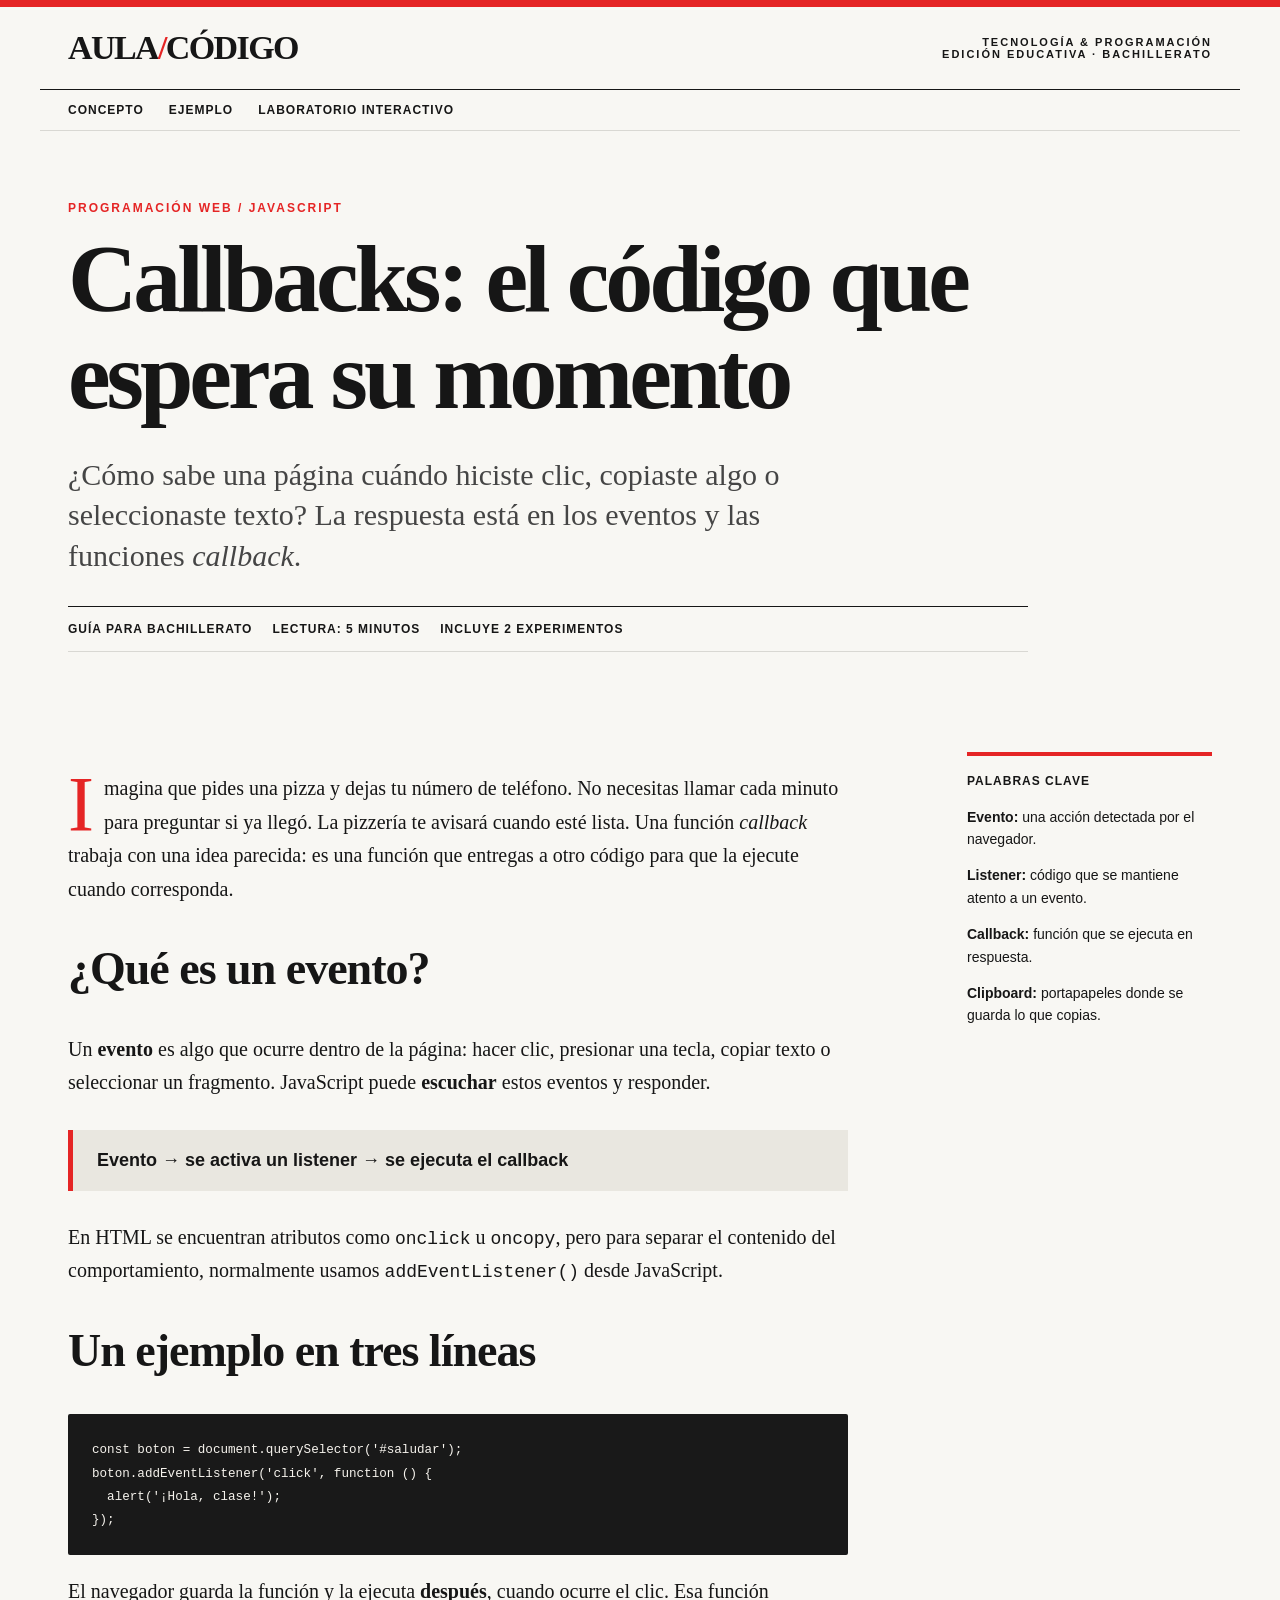
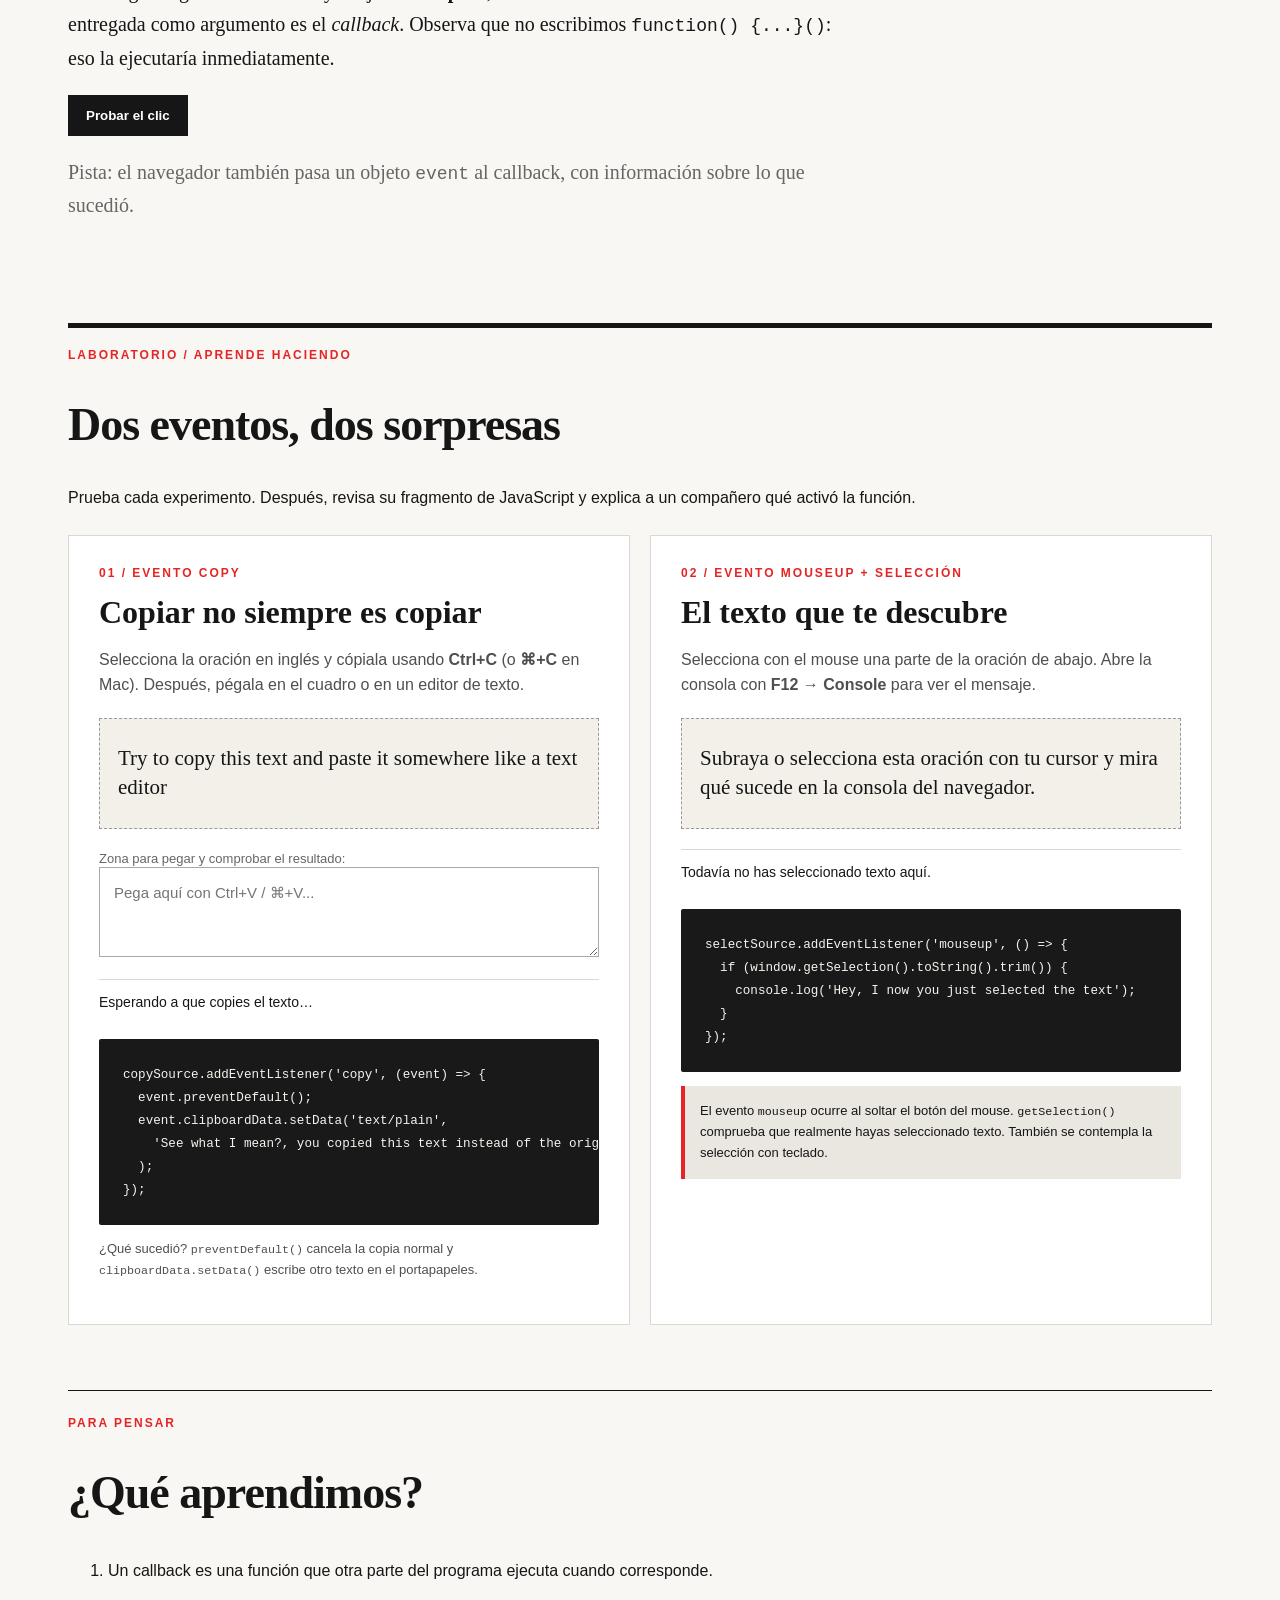
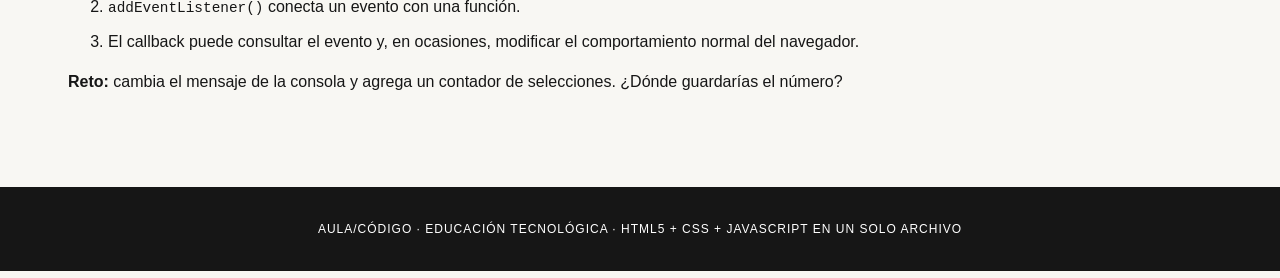
==== index.html @ 32cb0d01 "Create index.html" ====
<!doctype html>
<html lang="es">
<head>
  <meta charset="utf-8">
  <meta name="viewport" content="width=device-width, initial-scale=1">
  <title>Callbacks: cuando la web responde | Aula Código</title>
  <style>
    :root { --ink:#161616; --paper:#f8f7f3; --red:#e52525; --muted:#696969; --line:#d9d8d3; --dark:#191919; }
    * { box-sizing:border-box; }
    html { scroll-behavior:smooth; }
    body { margin:0; background:var(--paper); color:var(--ink); font-family:Arial,Helvetica,sans-serif; }
    a { color:inherit; }
    .topline { background:var(--red); height:7px; }
    .masthead { max-width:1200px; margin:auto; padding:22px 28px; display:flex; align-items:center; justify-content:space-between; gap:16px; border-bottom:1px solid var(--ink); }
    .brand { font-family:Georgia,serif; font-weight:900; font-size:clamp(22px,3vw,34px); letter-spacing:-1.6px; }
    .brand span { color:var(--red); }
    .edition { font-size:11px; text-transform:uppercase; letter-spacing:2px; font-weight:bold; text-align:right; }
    .nav { max-width:1200px; padding:13px 28px; margin:auto; display:flex; gap:25px; border-bottom:1px solid var(--line); font-size:12px; font-weight:bold; text-transform:uppercase; letter-spacing:1px; }
    .nav a { text-decoration:none; }
    .nav a:hover { color:var(--red); }
    main { max-width:1200px; padding:0 28px 80px; margin:auto; }
    .hero { max-width:960px; padding:70px 0 45px; }
    .eyebrow { font-size:12px; font-weight:900; text-transform:uppercase; letter-spacing:2px; color:var(--red); }
    h1 { font-family:Georgia,'Times New Roman',serif; font-size:clamp(48px,7.5vw,100px); letter-spacing:-4px; line-height:1.01; font-weight:700; margin:16px 0 25px; }
    .deck { font-family:Georgia,serif; max-width:760px; font-size:clamp(21px,2.7vw,30px); line-height:1.35; color:#454545; }
    .byline { border-top:1px solid var(--ink); border-bottom:1px solid var(--line); padding:15px 0; font-size:12px; text-transform:uppercase; letter-spacing:1px; font-weight:bold; display:flex; gap:20px; flex-wrap:wrap; }
    .article { display:grid; grid-template-columns:minmax(0,1fr) 245px; gap:70px; margin-top:55px; }
    .prose { max-width:780px; }
    .prose p { font-family:Georgia,serif; font-size:20px; line-height:1.67; }
    .prose h2, .section-head { font-family:Georgia,serif; font-size:clamp(30px,4vw,46px); line-height:1.1; letter-spacing:-1px; }
    .dropcap:first-letter { float:left; font-family:Georgia,serif; font-size:78px; line-height:.83; padding-right:10px; color:var(--red); }
    .rail { border-top:4px solid var(--red); padding-top:16px; align-self:start; position:sticky; top:20px; font-size:14px; line-height:1.6; }
    .rail strong { display:block; font-size:12px; text-transform:uppercase; letter-spacing:1px; }
    .formula { background:#e9e7e0; border-left:5px solid var(--red); padding:20px 24px; font-weight:bold; font-size:18px; margin:30px 0; }
    code { font-family:Consolas,'Courier New',monospace; font-size:.9em; }
    pre { background:var(--dark); color:#f6f3ed; border-radius:2px; padding:24px; overflow-x:auto; line-height:1.65; font-size:14px; }
    .code-comment { color:#91ac9a; }
    .lab-intro { margin:80px 0 28px; border-top:5px solid var(--ink); padding-top:20px; }
    .lab-grid { display:grid; grid-template-columns:1fr 1fr; gap:20px; }
    .lab { background:white; border:1px solid var(--line); padding:30px; min-width:0; }
    .lab-number { font-size:12px; font-weight:bold; color:var(--red); letter-spacing:2px; text-transform:uppercase; }
    .lab h3 { font-family:Georgia,serif; font-size:32px; margin:14px 0 12px; }
    .lab p { line-height:1.6; color:#4f4f4f; }
    .challenge { padding:25px 18px; background:#f3f0e9; border:1px dashed #999; margin:20px 0; font-family:Georgia,serif; font-size:21px; line-height:1.4; }
    .challenge::selection, .challenge *::selection { background:#facccc; }
    .hint { font-size:13px; color:#666; }
    .state { min-height:46px; margin-top:18px; border-top:1px solid var(--line); padding-top:14px; font-size:14px; }
    .state[data-active="true"] { color:#126b42; font-weight:bold; }
    textarea { width:100%; min-height:90px; resize:vertical; border:1px solid #a9a9a9; background:#fff; padding:14px; color:var(--ink); font:15px/1.4 Arial,sans-serif; }
    textarea:focus-visible, button:focus-visible, a:focus-visible { outline:3px solid var(--red); outline-offset:3px; }
    button { border:0; background:var(--ink); color:white; padding:13px 18px; cursor:pointer; font-weight:bold; }
    button:hover { background:var(--red); }
    .console-tip { background:#e9e7e0; padding:15px; border-left:4px solid var(--red); font-size:13px; margin-top:14px; line-height:1.6; }
    .summary { border-top:1px solid var(--ink); margin-top:65px; padding-top:25px; }
    .summary li { line-height:1.8; margin-bottom:7px; }
    footer { background:var(--ink); color:white; padding:35px 28px; text-align:center; font-size:12px; letter-spacing:1px; }
    @media(max-width:850px) { .article { display:block; } .rail { position:static; margin-top:30px; } .lab-grid { grid-template-columns:1fr; } .hero { padding-top:48px; } h1 { letter-spacing:-2px; } }
    @media(max-width:500px) { main,.masthead { padding-left:18px; padding-right:18px; } .nav { padding-left:18px; padding-right:18px; gap:14px; flex-wrap:wrap; } .lab { padding:20px; } .edition { display:none; } }
  </style>
</head>
<body>
  <div class="topline"></div>
  <header class="masthead"><div class="brand">AULA<span>/</span>CÓDIGO</div><div class="edition">Tecnología &amp; programación<br>Edición educativa · Bachillerato</div></header>
  <nav class="nav" aria-label="Navegación"><a href="#que-es">Concepto</a><a href="#ejemplo">Ejemplo</a><a href="#laboratorio">Laboratorio interactivo</a></nav>
  <main>
    <header class="hero">
      <div class="eyebrow">Programación web / JavaScript</div>
      <h1>Callbacks: el código que espera su momento</h1>
      <p class="deck">¿Cómo sabe una página cuándo hiciste clic, copiaste algo o seleccionaste texto? La respuesta está en los eventos y las funciones <em>callback</em>.</p>
      <div class="byline"><span>Guía para bachillerato</span><span>Lectura: 5 minutos</span><span>Incluye 2 experimentos</span></div>
    </header>
    <div class="article">
      <article class="prose" id="que-es">
        <p class="dropcap">Imagina que pides una pizza y dejas tu número de teléfono. No necesitas llamar cada minuto para preguntar si ya llegó. La pizzería te avisará cuando esté lista. Una función <em>callback</em> trabaja con una idea parecida: es una función que entregas a otro código para que la ejecute cuando corresponda.</p>
        <h2>¿Qué es un evento?</h2>
        <p>Un <strong>evento</strong> es algo que ocurre dentro de la página: hacer clic, presionar una tecla, copiar texto o seleccionar un fragmento. JavaScript puede <strong>escuchar</strong> estos eventos y responder.</p>
        <div class="formula">Evento → se activa un listener → se ejecuta el callback</div>
        <p>En HTML se encuentran atributos como <code>onclick</code> u <code>oncopy</code>, pero para separar el contenido del comportamiento, normalmente usamos <code>addEventListener()</code> desde JavaScript.</p>
        <h2 id="ejemplo">Un ejemplo en tres líneas</h2>
        <pre><code>const boton = document.querySelector('#saludar');
boton.addEventListener('click', function () {
  alert('¡Hola, clase!');
});</code></pre>
        <p>El navegador guarda la función y la ejecuta <strong>después</strong>, cuando ocurre el clic. Esa función entregada como argumento es el <em>callback</em>. Observa que no escribimos <code>function() {...}()</code>: eso la ejecutaría inmediatamente.</p>
        <button id="saludar" type="button">Probar el clic</button>
        <p class="hint">Pista: el navegador también pasa un objeto <code>event</code> al callback, con información sobre lo que sucedió.</p>
      </article>
      <aside class="rail"><strong>Palabras clave</strong><p><b>Evento:</b> una acción detectada por el navegador.</p><p><b>Listener:</b> código que se mantiene atento a un evento.</p><p><b>Callback:</b> función que se ejecuta en respuesta.</p><p><b>Clipboard:</b> portapapeles donde se guarda lo que copias.</p></aside>
    </div>
    <section id="laboratorio" aria-labelledby="lab-title">
      <header class="lab-intro"><div class="eyebrow">Laboratorio / Aprende haciendo</div><h2 class="section-head" id="lab-title">Dos eventos, dos sorpresas</h2><p>Prueba cada experimento. Después, revisa su fragmento de JavaScript y explica a un compañero qué activó la función.</p></header>
      <div class="lab-grid">
        <section class="lab" aria-labelledby="copy-title">
          <div class="lab-number">01 / Evento copy</div><h3 id="copy-title">Copiar no siempre es copiar</h3>
          <p>Selecciona la oración en inglés y cópiala usando <b>Ctrl+C</b> (o <b>⌘+C</b> en Mac). Después, pégala en el cuadro o en un editor de texto.</p>
          <div class="challenge" id="copy-source">Try to copy this text and paste it somewhere like a text editor</div>
          <label for="paste-area" class="hint">Zona para pegar y comprobar el resultado:</label>
          <textarea id="paste-area" placeholder="Pega aquí con Ctrl+V / ⌘+V..."></textarea>
          <div class="state" id="copy-status" role="status" aria-live="polite">Esperando a que copies el texto…</div>
          <pre><code>copySource.addEventListener('copy', (event) => {
  event.preventDefault();
  event.clipboardData.setData('text/plain',
    'See what I mean?, you copied this text instead of the original text'
  );
});</code></pre>
          <p class="hint">¿Qué sucedió? <code>preventDefault()</code> cancela la copia normal y <code>clipboardData.setData()</code> escribe otro texto en el portapapeles.</p>
        </section>
        <section class="lab" aria-labelledby="select-title">
          <div class="lab-number">02 / Evento mouseup + selección</div><h3 id="select-title">El texto que te descubre</h3>
          <p>Selecciona con el mouse una parte de la oración de abajo. Abre la consola con <b>F12 → Console</b> para ver el mensaje.</p>
          <div class="challenge" id="select-source">Subraya o selecciona esta oración con tu cursor y mira qué sucede en la consola del navegador.</div>
          <div class="state" id="select-status" role="status" aria-live="polite">Todavía no has seleccionado texto aquí.</div>
          <pre><code>selectSource.addEventListener('mouseup', () => {
  if (window.getSelection().toString().trim()) {
    console.log('Hey, I now you just selected the text');
  }
});</code></pre>
          <div class="console-tip">El evento <code>mouseup</code> ocurre al soltar el botón del mouse. <code>getSelection()</code> comprueba que realmente hayas seleccionado texto. También se contempla la selección con teclado.</div>
        </section>
      </div>
    </section>
    <section class="summary"><div class="eyebrow">Para pensar</div><h2 class="section-head">¿Qué aprendimos?</h2><ol><li>Un callback es una función que otra parte del programa ejecuta cuando corresponde.</li><li><code>addEventListener()</code> conecta un evento con una función.</li><li>El callback puede consultar el evento y, en ocasiones, modificar el comportamiento normal del navegador.</li></ol><p><b>Reto:</b> cambia el mensaje de la consola y agrega un contador de selecciones. ¿Dónde guardarías el número?</p></section>
  </main>
  <footer>AULA/CÓDIGO · EDUCACIÓN TECNOLÓGICA · HTML5 + CSS + JAVASCRIPT EN UN SOLO ARCHIVO</footer>
  <script>
    'use strict';
    const copySource = document.querySelector('#copy-source');
    const copyStatus = document.querySelector('#copy-status');
    const selectSource = document.querySelector('#select-source');
    const selectStatus = document.querySelector('#select-status');
    const replacement = 'See what I mean?, you copied this text instead of the original text';

    document.querySelector('#saludar').addEventListener('click', function () {
      alert('¡Hola, clase! Acabas de ejecutar un callback.');
    });

    copySource.addEventListener('copy', function (event) {
      event.preventDefault();
      event.clipboardData.setData('text/plain', replacement);
      copyStatus.textContent = '¡Callback ejecutado! Ahora pega el texto para descubrir el cambio.';
      copyStatus.dataset.active = 'true';
      console.log('Evento copy: el texto del portapapeles fue sustituido.');
    });

    function reportSelection() {
      const selection = window.getSelection();
      if (!selection || !selection.toString().trim()) return;
      const range = selection.getRangeAt(0);
      if (!selectSource.contains(range.commonAncestorContainer)) return;
      console.log('Hey, I now you just selected the text');
      selectStatus.textContent = '¡Texto seleccionado! Revisa la consola del navegador (F12).';
      selectStatus.dataset.active = 'true';
    }

    selectSource.addEventListener('mouseup', reportSelection);
    selectSource.addEventListener('keyup', reportSelection);
  </script>
</body>
</html>
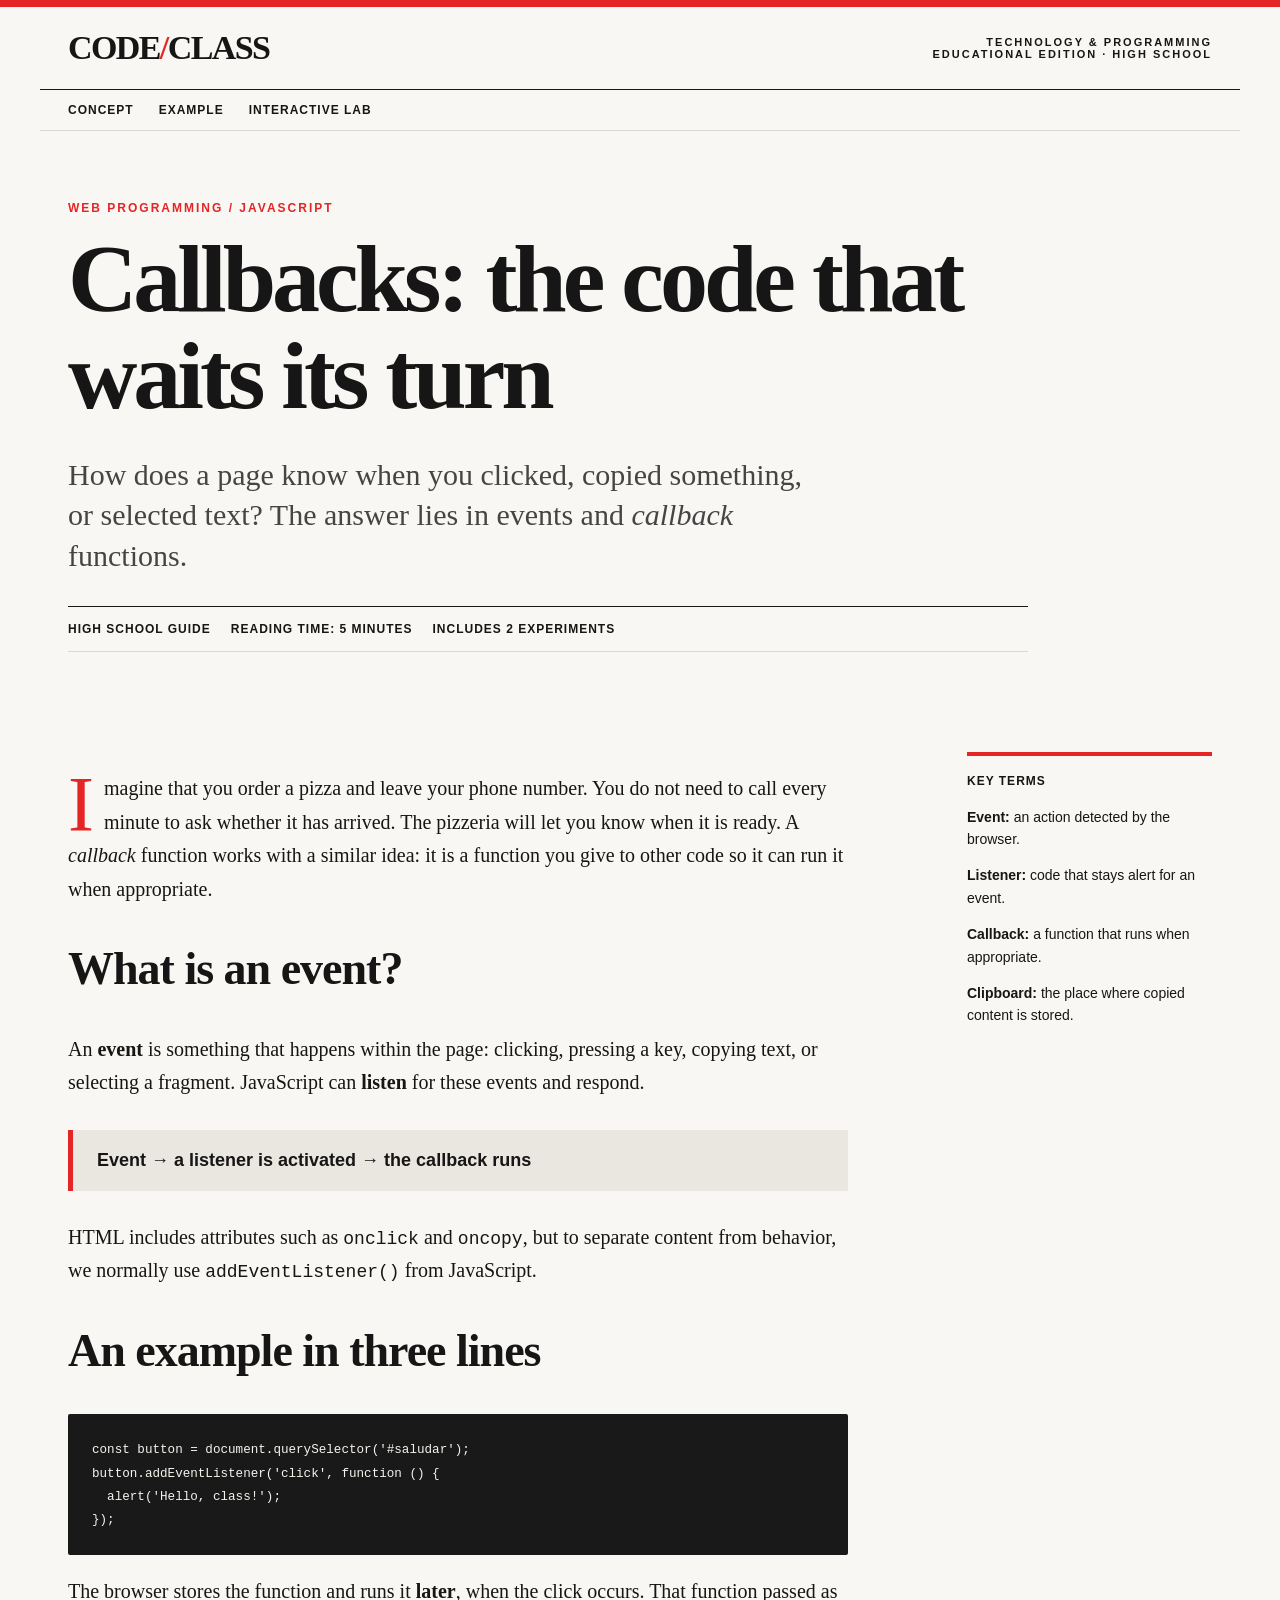
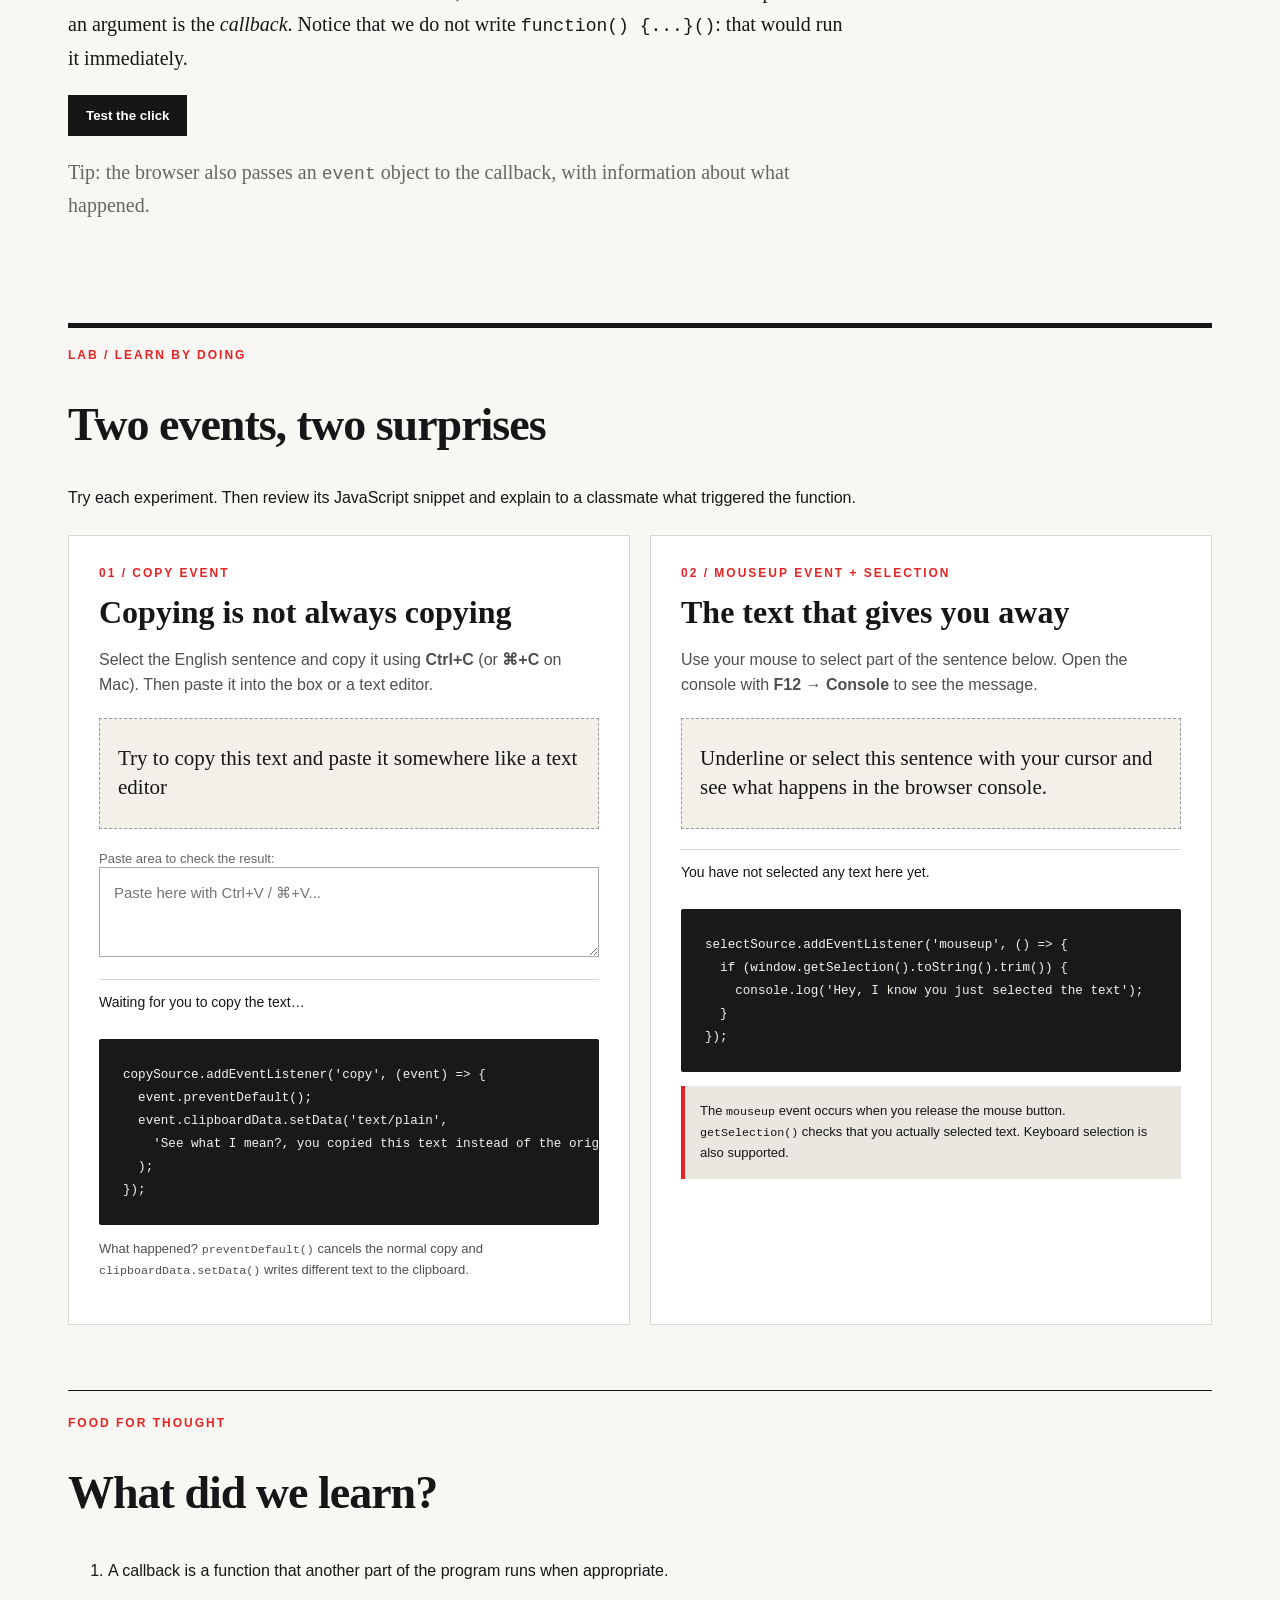
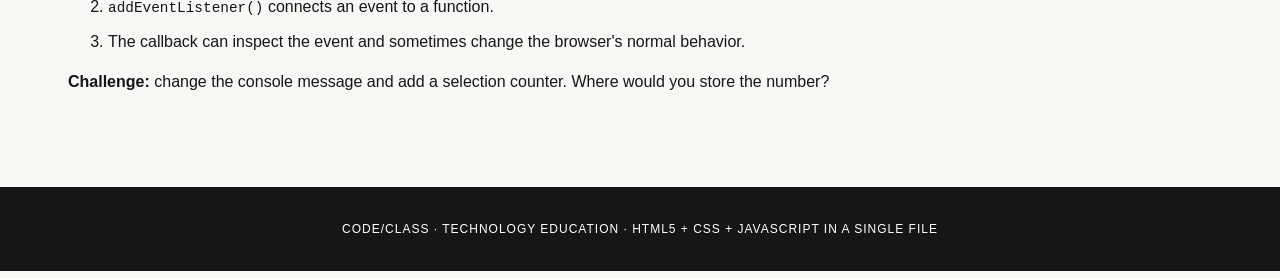
==== commit 32785fd5: "Update index.html" ====
--- a/index.html
+++ b/index.html
@@ -1,9 +1,9 @@
 <!doctype html>
-<html lang="es">
+<html lang="en">
 <head>
   <meta charset="utf-8">
   <meta name="viewport" content="width=device-width, initial-scale=1">
-  <title>Callbacks: cuando la web responde | Aula Código</title>
+  <title>Callbacks: when the web responds | Code Classroom</title>
   <style>
     :root { --ink:#161616; --paper:#f8f7f3; --red:#e52525; --muted:#696969; --line:#d9d8d3; --dark:#191919; }
     * { box-sizing:border-box; }
@@ -60,68 +60,68 @@
 </head>
 <body>
   <div class="topline"></div>
-  <header class="masthead"><div class="brand">AULA<span>/</span>CÓDIGO</div><div class="edition">Tecnología &amp; programación<br>Edición educativa · Bachillerato</div></header>
-  <nav class="nav" aria-label="Navegación"><a href="#que-es">Concepto</a><a href="#ejemplo">Ejemplo</a><a href="#laboratorio">Laboratorio interactivo</a></nav>
+  <header class="masthead"><div class="brand">CODE<span>/</span>CLASS</div><div class="edition">Technology &amp; programming<br>Educational edition · High school</div></header>
+  <nav class="nav" aria-label="Navigation"><a href="#que-es">Concept</a><a href="#ejemplo">Example</a><a href="#laboratorio">Interactive lab</a></nav>
   <main>
     <header class="hero">
-      <div class="eyebrow">Programación web / JavaScript</div>
-      <h1>Callbacks: el código que espera su momento</h1>
-      <p class="deck">¿Cómo sabe una página cuándo hiciste clic, copiaste algo o seleccionaste texto? La respuesta está en los eventos y las funciones <em>callback</em>.</p>
-      <div class="byline"><span>Guía para bachillerato</span><span>Lectura: 5 minutos</span><span>Incluye 2 experimentos</span></div>
+      <div class="eyebrow">Web programming / JavaScript</div>
+      <h1>Callbacks: the code that waits its turn</h1>
+      <p class="deck">How does a page know when you clicked, copied something, or selected text? The answer lies in events and <em>callback</em> functions.</p>
+      <div class="byline"><span>High school guide</span><span>Reading time: 5 minutes</span><span>Includes 2 experiments</span></div>
     </header>
     <div class="article">
       <article class="prose" id="que-es">
-        <p class="dropcap">Imagina que pides una pizza y dejas tu número de teléfono. No necesitas llamar cada minuto para preguntar si ya llegó. La pizzería te avisará cuando esté lista. Una función <em>callback</em> trabaja con una idea parecida: es una función que entregas a otro código para que la ejecute cuando corresponda.</p>
-        <h2>¿Qué es un evento?</h2>
-        <p>Un <strong>evento</strong> es algo que ocurre dentro de la página: hacer clic, presionar una tecla, copiar texto o seleccionar un fragmento. JavaScript puede <strong>escuchar</strong> estos eventos y responder.</p>
-        <div class="formula">Evento → se activa un listener → se ejecuta el callback</div>
-        <p>En HTML se encuentran atributos como <code>onclick</code> u <code>oncopy</code>, pero para separar el contenido del comportamiento, normalmente usamos <code>addEventListener()</code> desde JavaScript.</p>
-        <h2 id="ejemplo">Un ejemplo en tres líneas</h2>
-        <pre><code>const boton = document.querySelector('#saludar');
-boton.addEventListener('click', function () {
-  alert('¡Hola, clase!');
+        <p class="dropcap">Imagine that you order a pizza and leave your phone number. You do not need to call every minute to ask whether it has arrived. The pizzeria will let you know when it is ready. A <em>callback</em> function works with a similar idea: it is a function you give to other code so it can run it when appropriate.</p>
+        <h2>What is an event?</h2>
+        <p>An <strong>event</strong> is something that happens within the page: clicking, pressing a key, copying text, or selecting a fragment. JavaScript can <strong>listen</strong> for these events and respond.</p>
+        <div class="formula">Event → a listener is activated → the callback runs</div>
+        <p>HTML includes attributes such as <code>onclick</code> and <code>oncopy</code>, but to separate content from behavior, we normally use <code>addEventListener()</code> from JavaScript.</p>
+        <h2 id="ejemplo">An example in three lines</h2>
+        <pre><code>const button = document.querySelector('#saludar');
+button.addEventListener('click', function () {
+  alert('Hello, class!');
 });</code></pre>
-        <p>El navegador guarda la función y la ejecuta <strong>después</strong>, cuando ocurre el clic. Esa función entregada como argumento es el <em>callback</em>. Observa que no escribimos <code>function() {...}()</code>: eso la ejecutaría inmediatamente.</p>
-        <button id="saludar" type="button">Probar el clic</button>
-        <p class="hint">Pista: el navegador también pasa un objeto <code>event</code> al callback, con información sobre lo que sucedió.</p>
+        <p>The browser stores the function and runs it <strong>later</strong>, when the click occurs. That function passed as an argument is the <em>callback</em>. Notice that we do not write <code>function() {...}()</code>: that would run it immediately.</p>
+        <button id="saludar" type="button">Test the click</button>
+        <p class="hint">Tip: the browser also passes an <code>event</code> object to the callback, with information about what happened.</p>
       </article>
-      <aside class="rail"><strong>Palabras clave</strong><p><b>Evento:</b> una acción detectada por el navegador.</p><p><b>Listener:</b> código que se mantiene atento a un evento.</p><p><b>Callback:</b> función que se ejecuta en respuesta.</p><p><b>Clipboard:</b> portapapeles donde se guarda lo que copias.</p></aside>
+      <aside class="rail"><strong>Key terms</strong><p><b>Event:</b> an action detected by the browser.</p><p><b>Listener:</b> code that stays alert for an event.</p><p><b>Callback:</b> a function that runs when appropriate.</p><p><b>Clipboard:</b> the place where copied content is stored.</p></aside>
     </div>
     <section id="laboratorio" aria-labelledby="lab-title">
-      <header class="lab-intro"><div class="eyebrow">Laboratorio / Aprende haciendo</div><h2 class="section-head" id="lab-title">Dos eventos, dos sorpresas</h2><p>Prueba cada experimento. Después, revisa su fragmento de JavaScript y explica a un compañero qué activó la función.</p></header>
+      <header class="lab-intro"><div class="eyebrow">Lab / Learn by doing</div><h2 class="section-head" id="lab-title">Two events, two surprises</h2><p>Try each experiment. Then review its JavaScript snippet and explain to a classmate what triggered the function.</p></header>
       <div class="lab-grid">
         <section class="lab" aria-labelledby="copy-title">
-          <div class="lab-number">01 / Evento copy</div><h3 id="copy-title">Copiar no siempre es copiar</h3>
-          <p>Selecciona la oración en inglés y cópiala usando <b>Ctrl+C</b> (o <b>⌘+C</b> en Mac). Después, pégala en el cuadro o en un editor de texto.</p>
+          <div class="lab-number">01 / Copy event</div><h3 id="copy-title">Copying is not always copying</h3>
+          <p>Select the English sentence and copy it using <b>Ctrl+C</b> (or <b>⌘+C</b> on Mac). Then paste it into the box or a text editor.</p>
           <div class="challenge" id="copy-source">Try to copy this text and paste it somewhere like a text editor</div>
-          <label for="paste-area" class="hint">Zona para pegar y comprobar el resultado:</label>
-          <textarea id="paste-area" placeholder="Pega aquí con Ctrl+V / ⌘+V..."></textarea>
-          <div class="state" id="copy-status" role="status" aria-live="polite">Esperando a que copies el texto…</div>
+          <label for="paste-area" class="hint">Paste area to check the result:</label>
+          <textarea id="paste-area" placeholder="Paste here with Ctrl+V / ⌘+V..."></textarea>
+          <div class="state" id="copy-status" role="status" aria-live="polite">Waiting for you to copy the text…</div>
           <pre><code>copySource.addEventListener('copy', (event) => {
   event.preventDefault();
   event.clipboardData.setData('text/plain',
     'See what I mean?, you copied this text instead of the original text'
   );
 });</code></pre>
-          <p class="hint">¿Qué sucedió? <code>preventDefault()</code> cancela la copia normal y <code>clipboardData.setData()</code> escribe otro texto en el portapapeles.</p>
+          <p class="hint">What happened? <code>preventDefault()</code> cancels the normal copy and <code>clipboardData.setData()</code> writes different text to the clipboard.</p>
         </section>
         <section class="lab" aria-labelledby="select-title">
-          <div class="lab-number">02 / Evento mouseup + selección</div><h3 id="select-title">El texto que te descubre</h3>
-          <p>Selecciona con el mouse una parte de la oración de abajo. Abre la consola con <b>F12 → Console</b> para ver el mensaje.</p>
-          <div class="challenge" id="select-source">Subraya o selecciona esta oración con tu cursor y mira qué sucede en la consola del navegador.</div>
-          <div class="state" id="select-status" role="status" aria-live="polite">Todavía no has seleccionado texto aquí.</div>
+          <div class="lab-number">02 / Mouseup event + selection</div><h3 id="select-title">The text that gives you away</h3>
+          <p>Use your mouse to select part of the sentence below. Open the console with <b>F12 → Console</b> to see the message.</p>
+          <div class="challenge" id="select-source">Underline or select this sentence with your cursor and see what happens in the browser console.</div>
+          <div class="state" id="select-status" role="status" aria-live="polite">You have not selected any text here yet.</div>
           <pre><code>selectSource.addEventListener('mouseup', () => {
   if (window.getSelection().toString().trim()) {
-    console.log('Hey, I now you just selected the text');
+    console.log('Hey, I know you just selected the text');
   }
 });</code></pre>
-          <div class="console-tip">El evento <code>mouseup</code> ocurre al soltar el botón del mouse. <code>getSelection()</code> comprueba que realmente hayas seleccionado texto. También se contempla la selección con teclado.</div>
+          <div class="console-tip">The <code>mouseup</code> event occurs when you release the mouse button. <code>getSelection()</code> checks that you actually selected text. Keyboard selection is also supported.</div>
         </section>
       </div>
     </section>
-    <section class="summary"><div class="eyebrow">Para pensar</div><h2 class="section-head">¿Qué aprendimos?</h2><ol><li>Un callback es una función que otra parte del programa ejecuta cuando corresponde.</li><li><code>addEventListener()</code> conecta un evento con una función.</li><li>El callback puede consultar el evento y, en ocasiones, modificar el comportamiento normal del navegador.</li></ol><p><b>Reto:</b> cambia el mensaje de la consola y agrega un contador de selecciones. ¿Dónde guardarías el número?</p></section>
+    <section class="summary"><div class="eyebrow">Food for thought</div><h2 class="section-head">What did we learn?</h2><ol><li>A callback is a function that another part of the program runs when appropriate.</li><li><code>addEventListener()</code> connects an event to a function.</li><li>The callback can inspect the event and sometimes change the browser's normal behavior.</li></ol><p><b>Challenge:</b> change the console message and add a selection counter. Where would you store the number?</p></section>
   </main>
-  <footer>AULA/CÓDIGO · EDUCACIÓN TECNOLÓGICA · HTML5 + CSS + JAVASCRIPT EN UN SOLO ARCHIVO</footer>
+  <footer>CODE/CLASS · TECHNOLOGY EDUCATION · HTML5 + CSS + JAVASCRIPT IN A SINGLE FILE</footer>
   <script>
     'use strict';
     const copySource = document.querySelector('#copy-source');
@@ -131,15 +131,15 @@
     const replacement = 'See what I mean?, you copied this text instead of the original text';
 
     document.querySelector('#saludar').addEventListener('click', function () {
-      alert('¡Hola, clase! Acabas de ejecutar un callback.');
+      alert('Hello, class! You just ran a callback.');
     });
 
     copySource.addEventListener('copy', function (event) {
       event.preventDefault();
       event.clipboardData.setData('text/plain', replacement);
-      copyStatus.textContent = '¡Callback ejecutado! Ahora pega el texto para descubrir el cambio.';
+      copyStatus.textContent = 'Callback executed! Now paste the text to discover the change.';
       copyStatus.dataset.active = 'true';
-      console.log('Evento copy: el texto del portapapeles fue sustituido.');
+      console.log('Copy event: the clipboard text was replaced.');
     });
 
     function reportSelection() {
@@ -147,8 +147,8 @@
       if (!selection || !selection.toString().trim()) return;
       const range = selection.getRangeAt(0);
       if (!selectSource.contains(range.commonAncestorContainer)) return;
-      console.log('Hey, I now you just selected the text');
-      selectStatus.textContent = '¡Texto seleccionado! Revisa la consola del navegador (F12).';
+      console.log('Hey, I know you just selected the text');
+      selectStatus.textContent = 'Text selected! Check the browser console (F12).';
       selectStatus.dataset.active = 'true';
     }
 
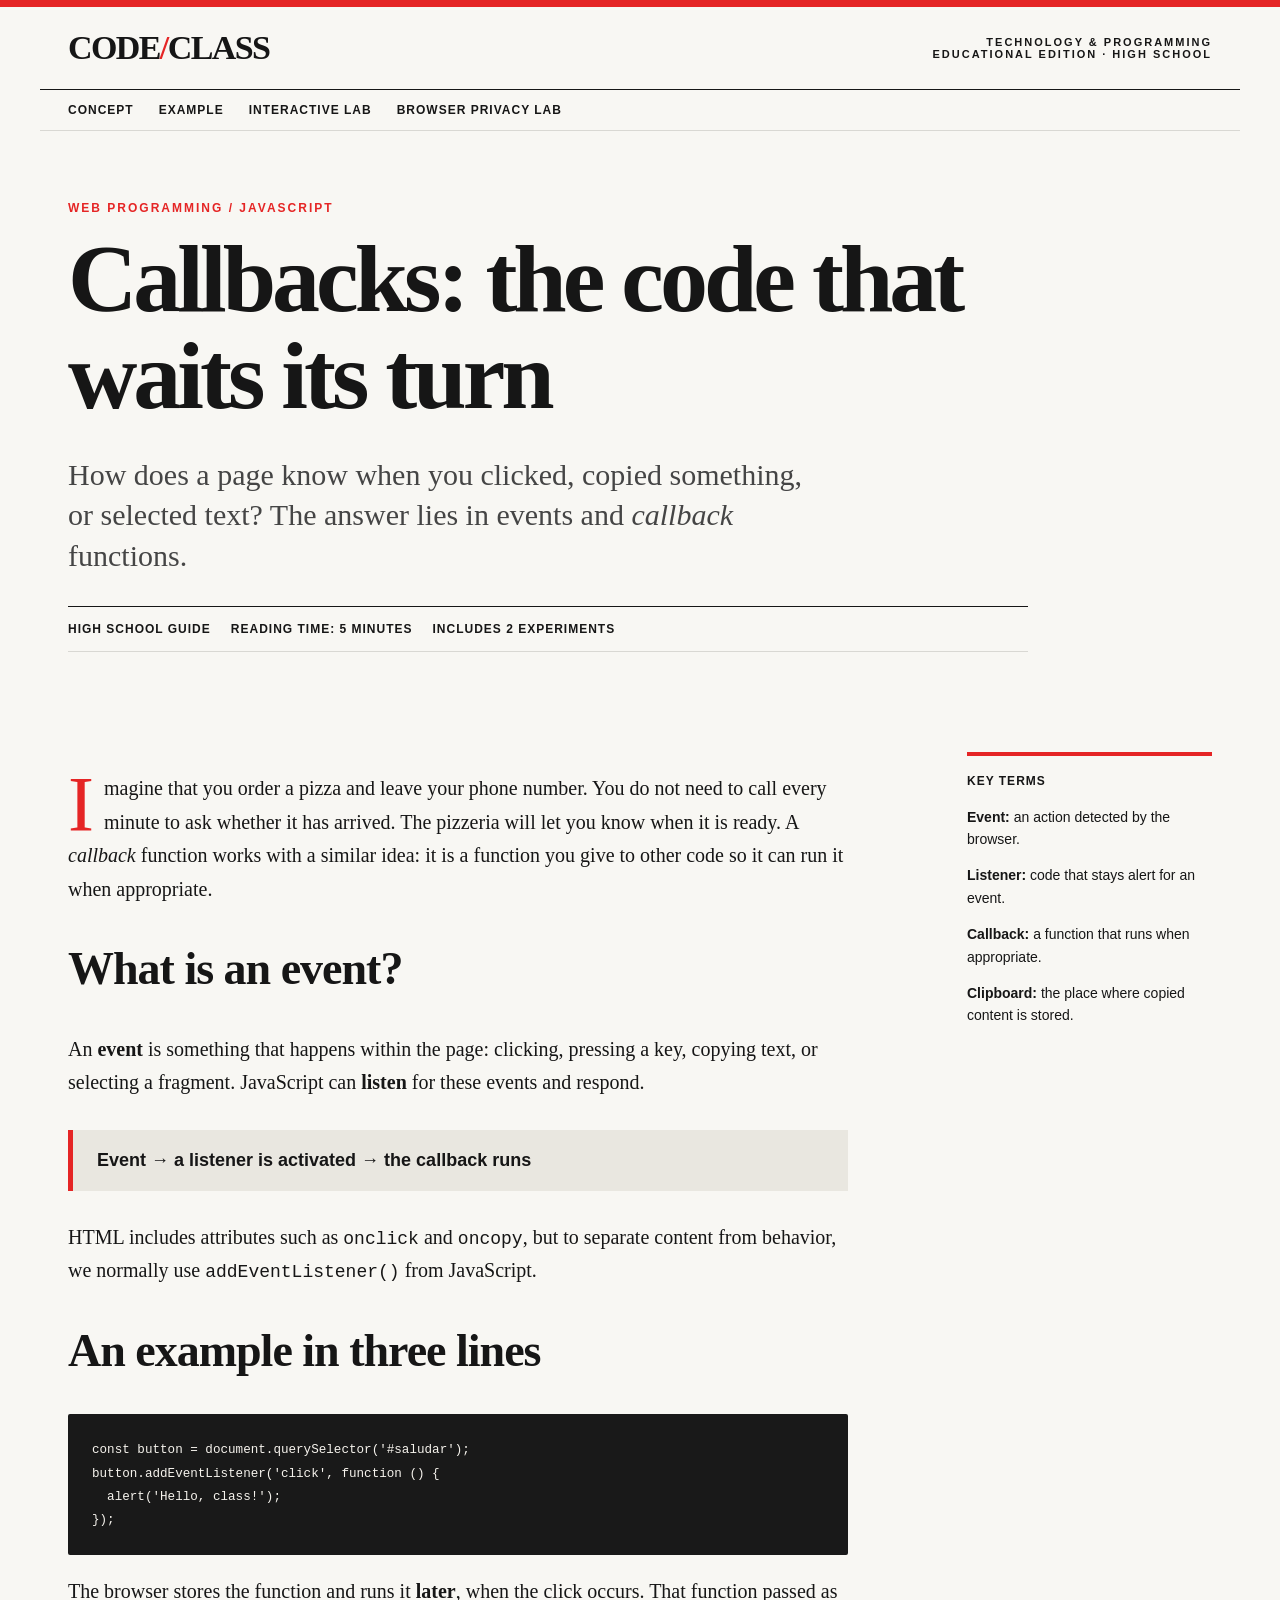
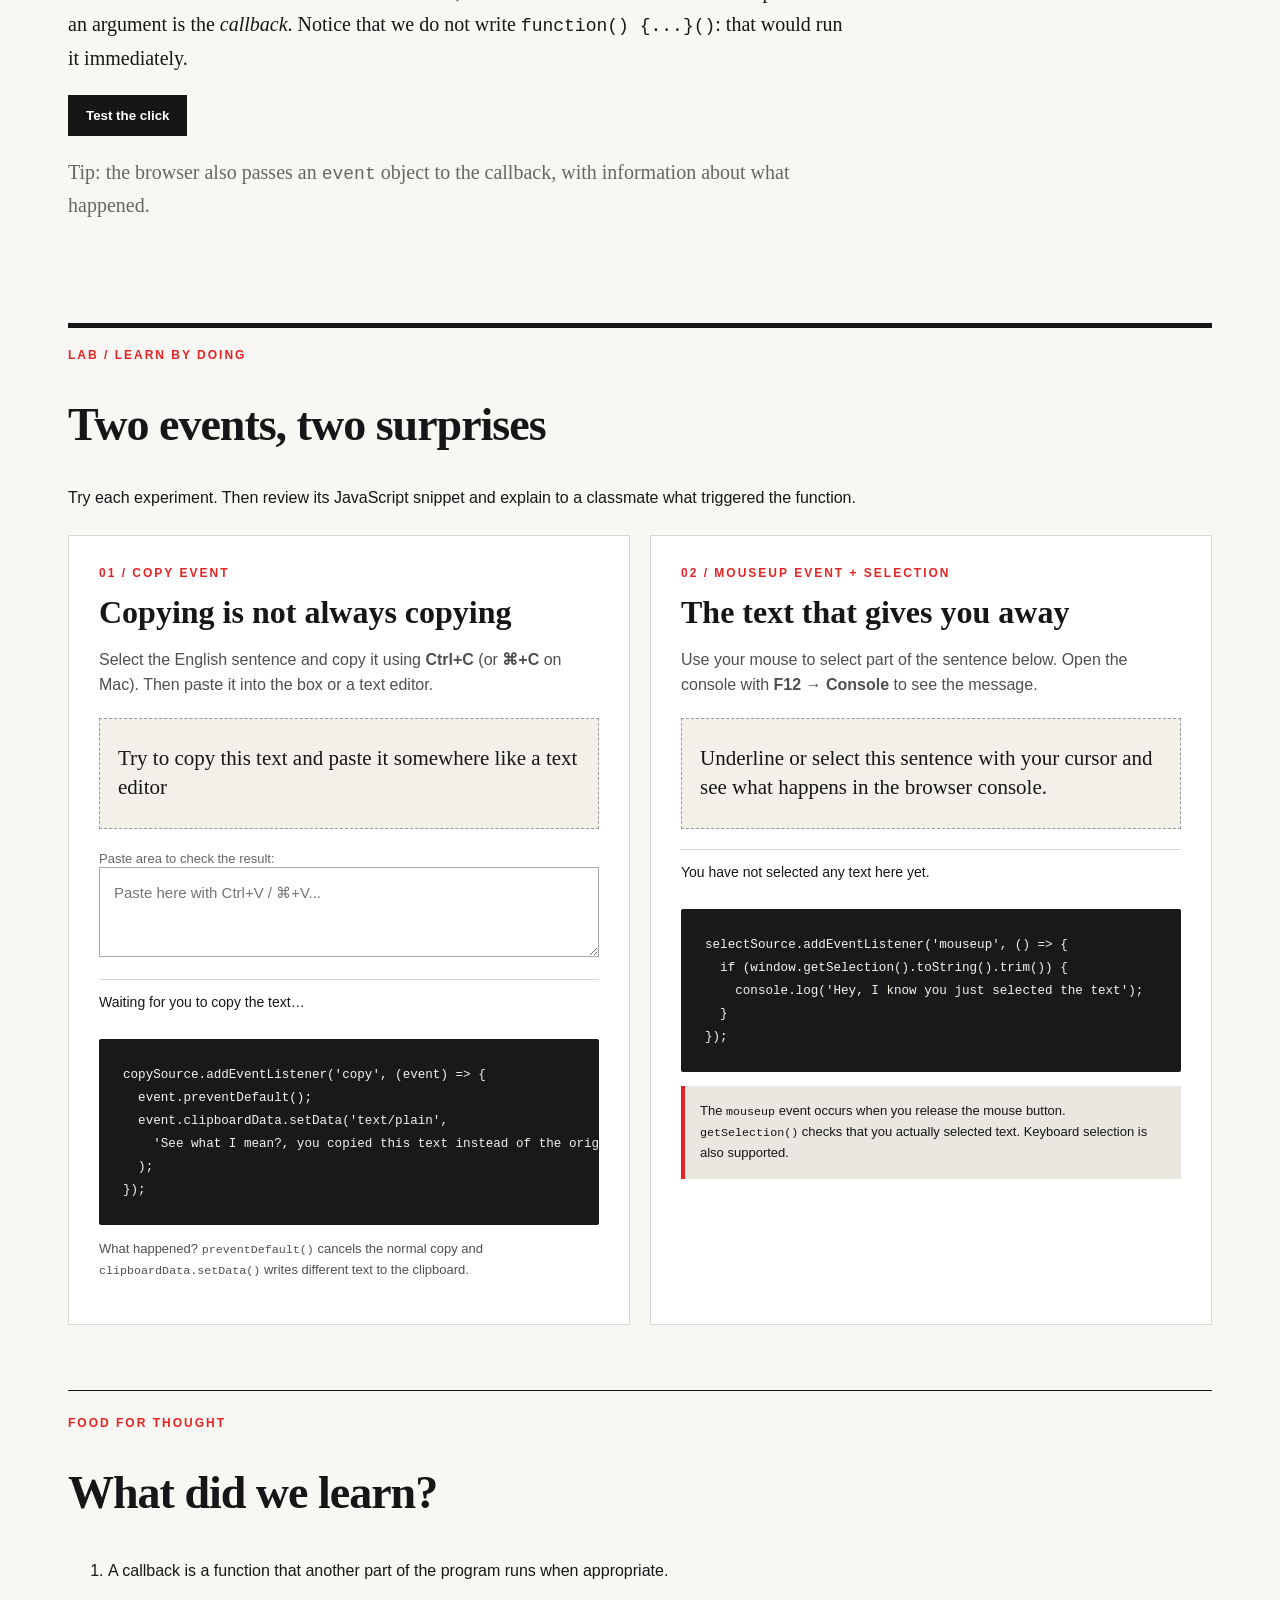
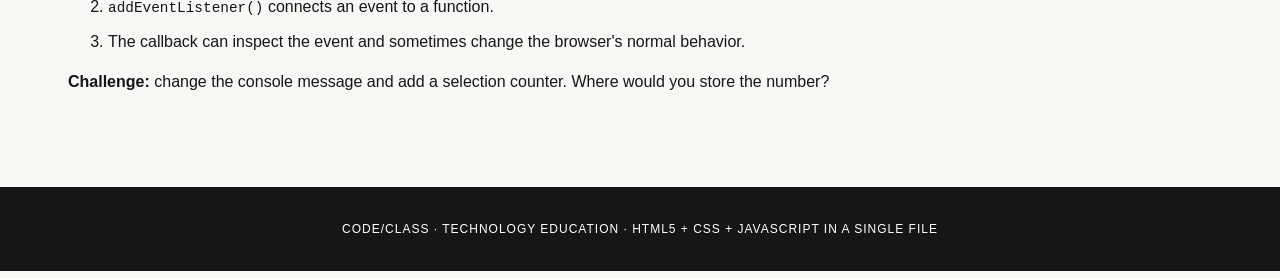
==== commit df86cda5: "Update index.html" ====
--- a/index.html
+++ b/index.html
@@ -61,7 +61,7 @@
 <body>
   <div class="topline"></div>
   <header class="masthead"><div class="brand">CODE<span>/</span>CLASS</div><div class="edition">Technology &amp; programming<br>Educational edition · High school</div></header>
-  <nav class="nav" aria-label="Navigation"><a href="#que-es">Concept</a><a href="#ejemplo">Example</a><a href="#laboratorio">Interactive lab</a></nav>
+  <nav class="nav" aria-label="Navigation"><a href="#que-es">Concept</a><a href="#ejemplo">Example</a><a href="#laboratorio">Interactive lab</a><a href="browser-privacy.html">Browser privacy lab</a></nav>
   <main>
     <header class="hero">
       <div class="eyebrow">Web programming / JavaScript</div>
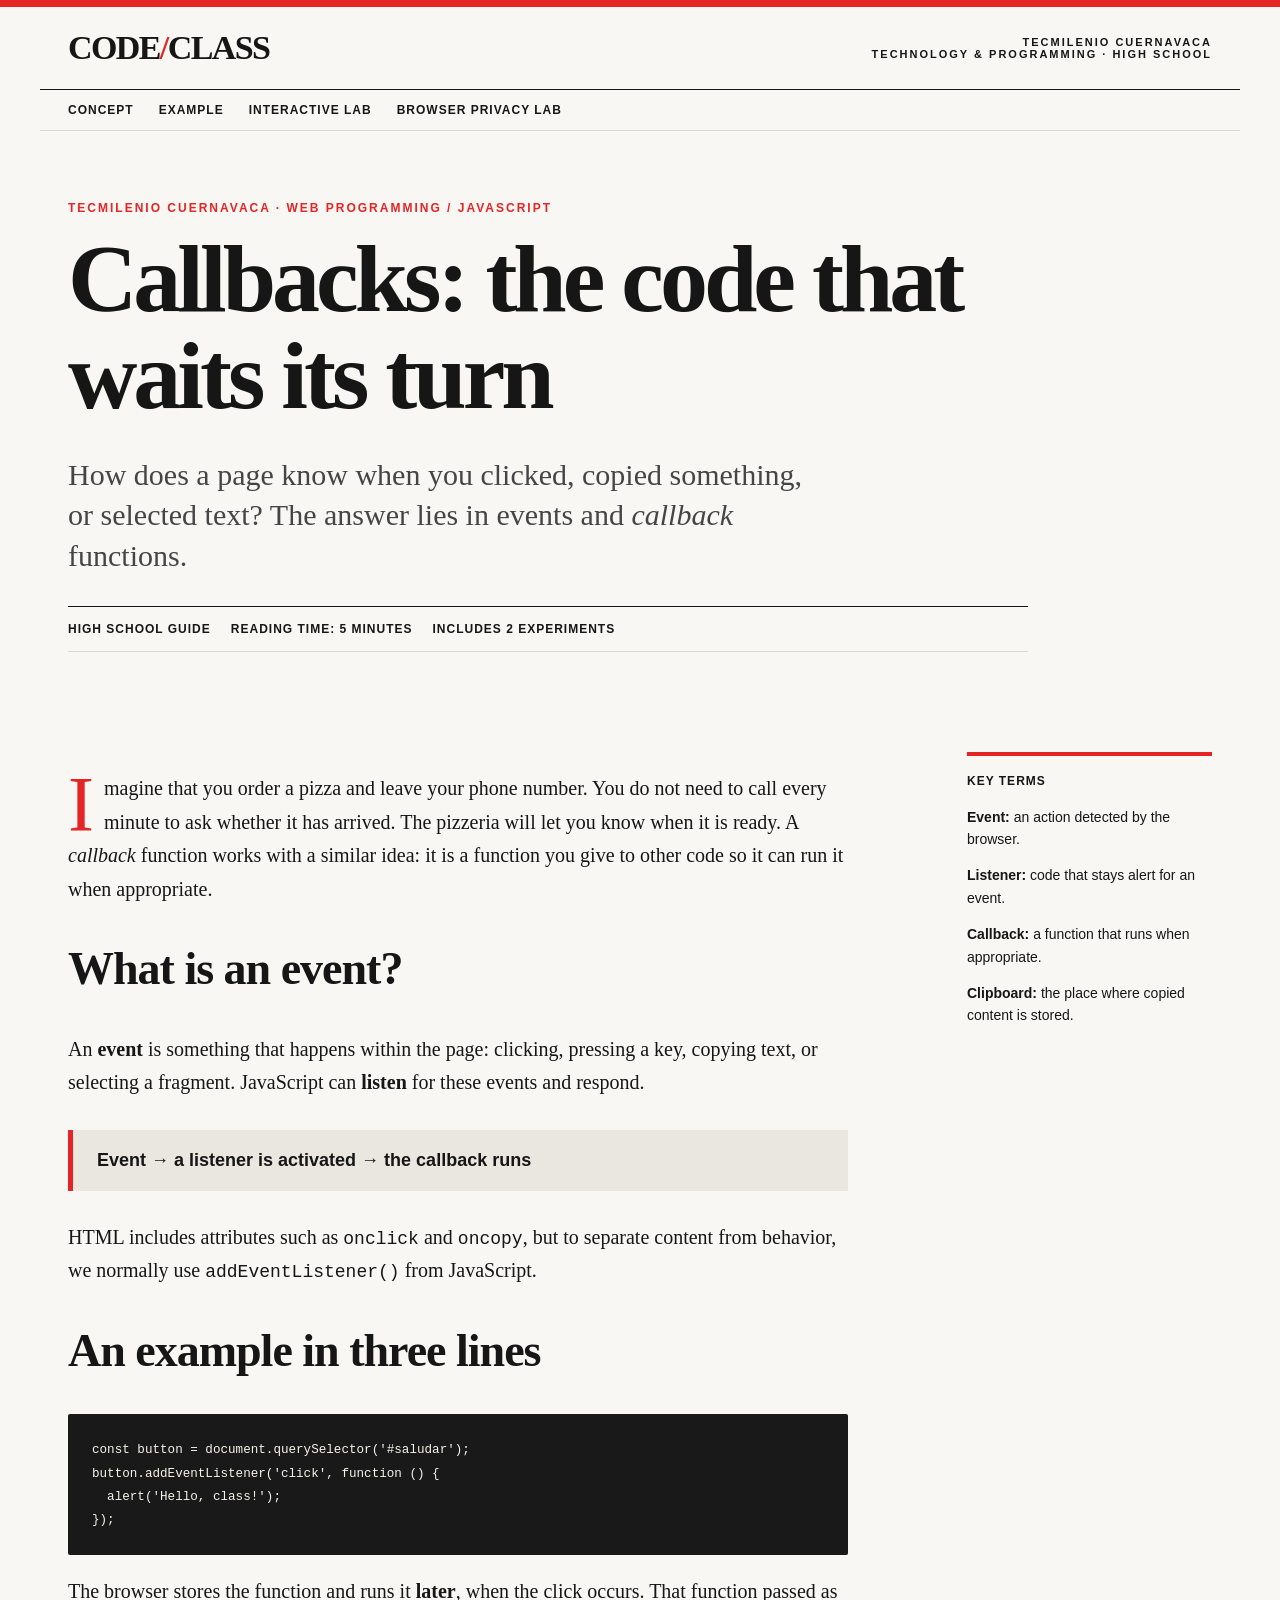
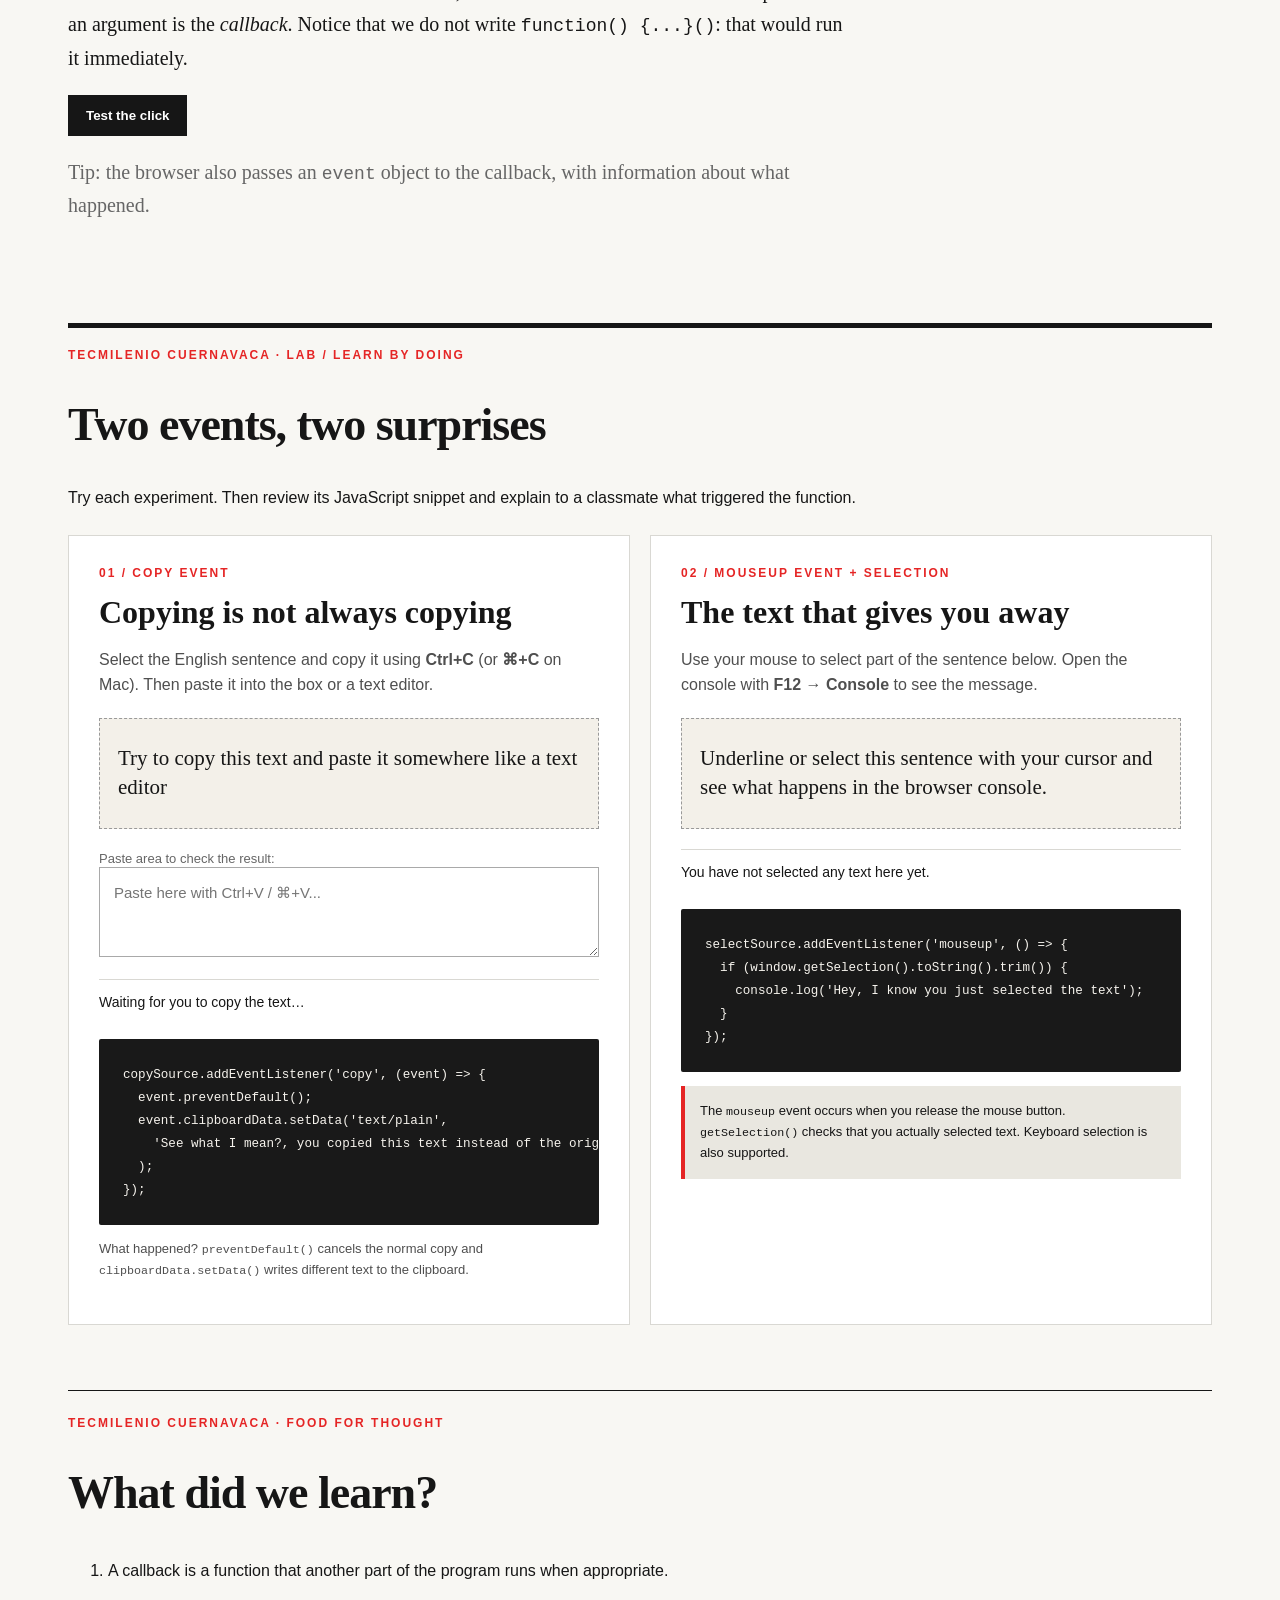
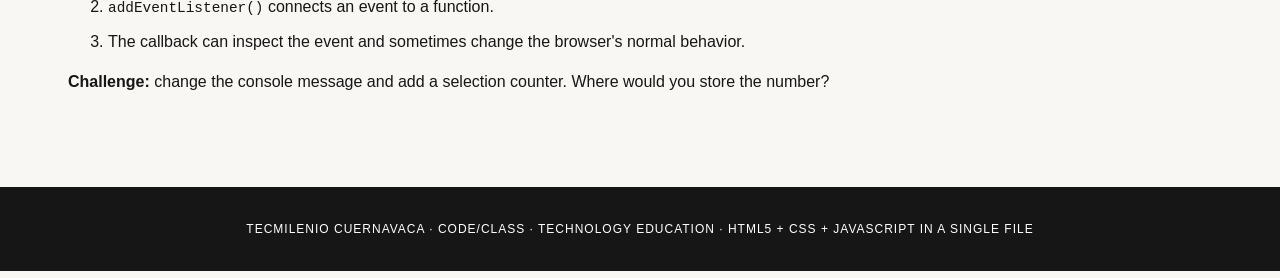
==== commit 671ba681: "Update index.html" ====
--- a/index.html
+++ b/index.html
@@ -3,7 +3,7 @@
 <head>
   <meta charset="utf-8">
   <meta name="viewport" content="width=device-width, initial-scale=1">
-  <title>Callbacks: when the web responds | Code Classroom</title>
+  <title>Tecmilenio Cuernavaca | Callbacks: when the web responds</title>
   <style>
     :root { --ink:#161616; --paper:#f8f7f3; --red:#e52525; --muted:#696969; --line:#d9d8d3; --dark:#191919; }
     * { box-sizing:border-box; }
@@ -60,11 +60,11 @@
 </head>
 <body>
   <div class="topline"></div>
-  <header class="masthead"><div class="brand">CODE<span>/</span>CLASS</div><div class="edition">Technology &amp; programming<br>Educational edition · High school</div></header>
+  <header class="masthead"><div class="brand">CODE<span>/</span>CLASS</div><div class="edition">Tecmilenio Cuernavaca<br>Technology &amp; programming · High school</div></header>
   <nav class="nav" aria-label="Navigation"><a href="#que-es">Concept</a><a href="#ejemplo">Example</a><a href="#laboratorio">Interactive lab</a><a href="browser-privacy.html">Browser privacy lab</a></nav>
   <main>
     <header class="hero">
-      <div class="eyebrow">Web programming / JavaScript</div>
+      <div class="eyebrow">Tecmilenio Cuernavaca · Web programming / JavaScript</div>
       <h1>Callbacks: the code that waits its turn</h1>
       <p class="deck">How does a page know when you clicked, copied something, or selected text? The answer lies in events and <em>callback</em> functions.</p>
       <div class="byline"><span>High school guide</span><span>Reading time: 5 minutes</span><span>Includes 2 experiments</span></div>
@@ -88,7 +88,7 @@
       <aside class="rail"><strong>Key terms</strong><p><b>Event:</b> an action detected by the browser.</p><p><b>Listener:</b> code that stays alert for an event.</p><p><b>Callback:</b> a function that runs when appropriate.</p><p><b>Clipboard:</b> the place where copied content is stored.</p></aside>
     </div>
     <section id="laboratorio" aria-labelledby="lab-title">
-      <header class="lab-intro"><div class="eyebrow">Lab / Learn by doing</div><h2 class="section-head" id="lab-title">Two events, two surprises</h2><p>Try each experiment. Then review its JavaScript snippet and explain to a classmate what triggered the function.</p></header>
+      <header class="lab-intro"><div class="eyebrow">Tecmilenio Cuernavaca · Lab / Learn by doing</div><h2 class="section-head" id="lab-title">Two events, two surprises</h2><p>Try each experiment. Then review its JavaScript snippet and explain to a classmate what triggered the function.</p></header>
       <div class="lab-grid">
         <section class="lab" aria-labelledby="copy-title">
           <div class="lab-number">01 / Copy event</div><h3 id="copy-title">Copying is not always copying</h3>
@@ -119,9 +119,9 @@
         </section>
       </div>
     </section>
-    <section class="summary"><div class="eyebrow">Food for thought</div><h2 class="section-head">What did we learn?</h2><ol><li>A callback is a function that another part of the program runs when appropriate.</li><li><code>addEventListener()</code> connects an event to a function.</li><li>The callback can inspect the event and sometimes change the browser's normal behavior.</li></ol><p><b>Challenge:</b> change the console message and add a selection counter. Where would you store the number?</p></section>
+    <section class="summary"><div class="eyebrow">Tecmilenio Cuernavaca · Food for thought</div><h2 class="section-head">What did we learn?</h2><ol><li>A callback is a function that another part of the program runs when appropriate.</li><li><code>addEventListener()</code> connects an event to a function.</li><li>The callback can inspect the event and sometimes change the browser's normal behavior.</li></ol><p><b>Challenge:</b> change the console message and add a selection counter. Where would you store the number?</p></section>
   </main>
-  <footer>CODE/CLASS · TECHNOLOGY EDUCATION · HTML5 + CSS + JAVASCRIPT IN A SINGLE FILE</footer>
+  <footer>TECMILENIO CUERNAVACA · CODE/CLASS · TECHNOLOGY EDUCATION · HTML5 + CSS + JAVASCRIPT IN A SINGLE FILE</footer>
   <script>
     'use strict';
     const copySource = document.querySelector('#copy-source');
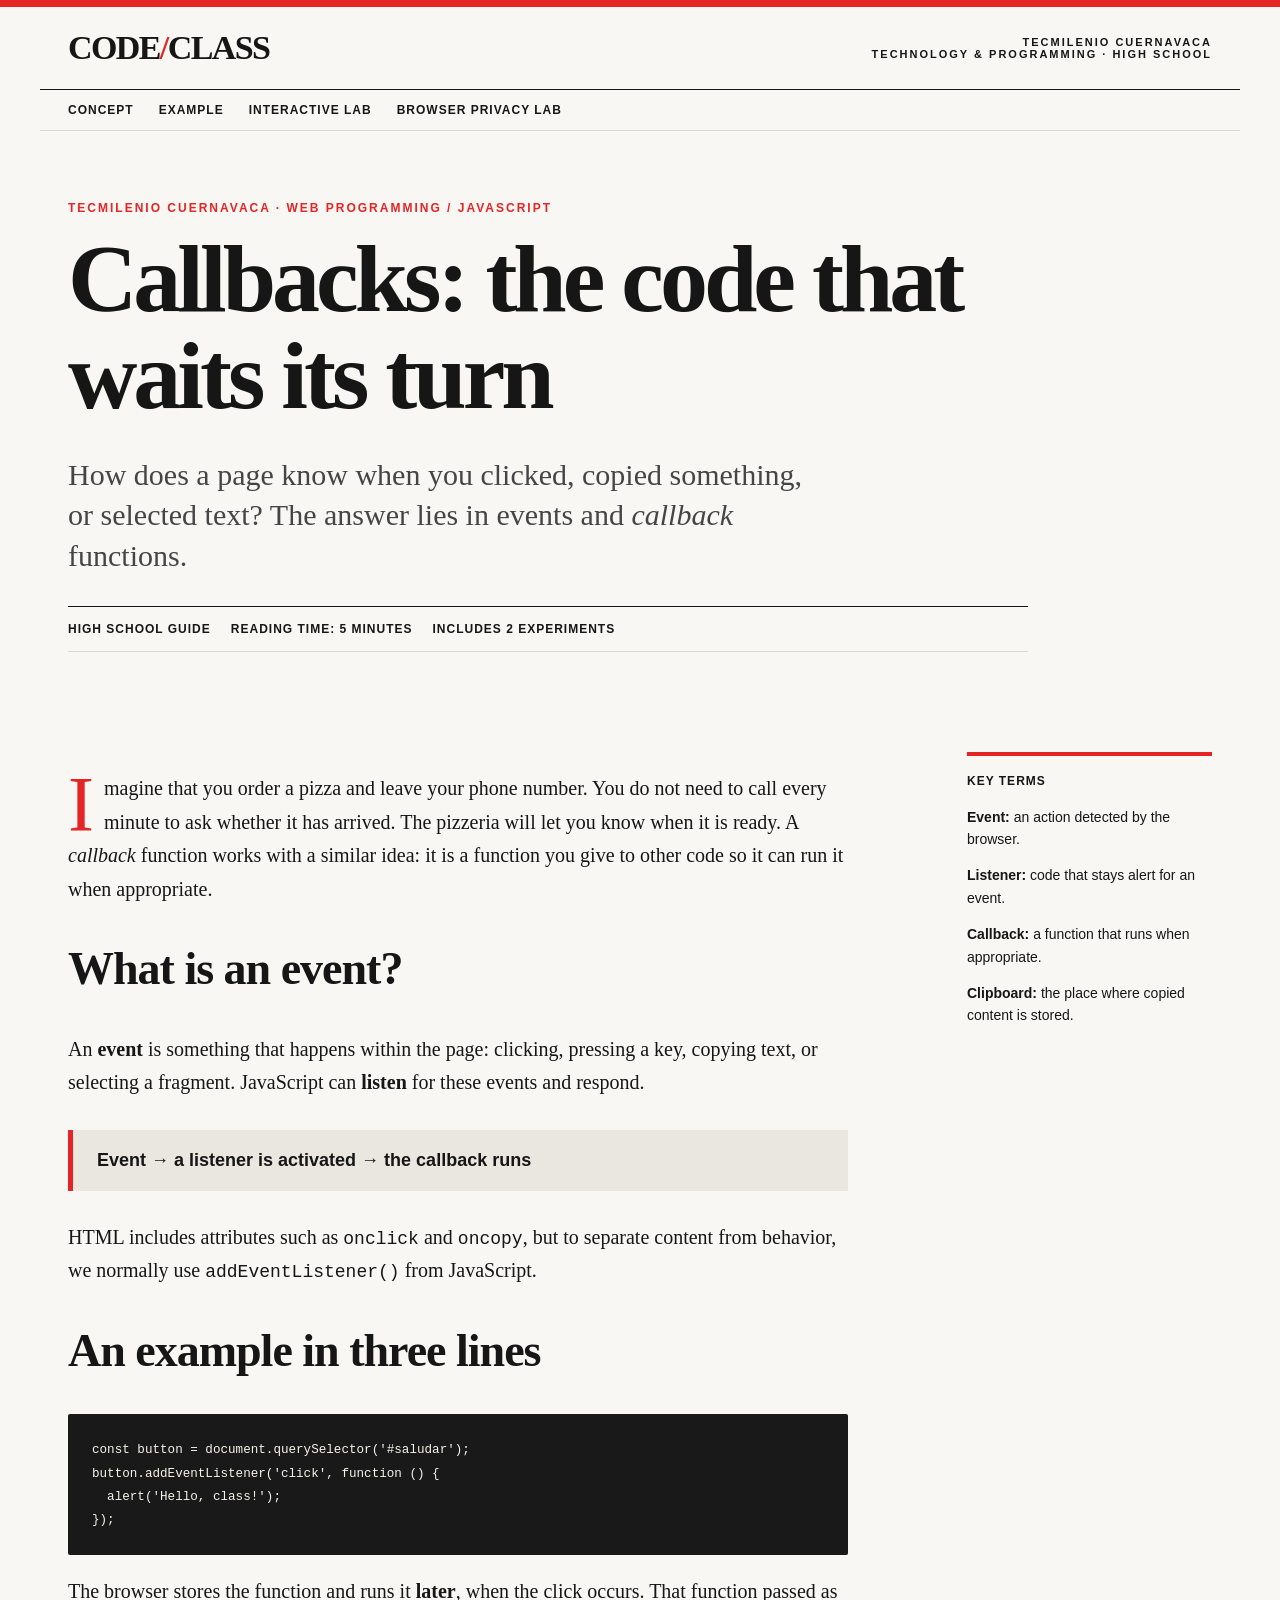
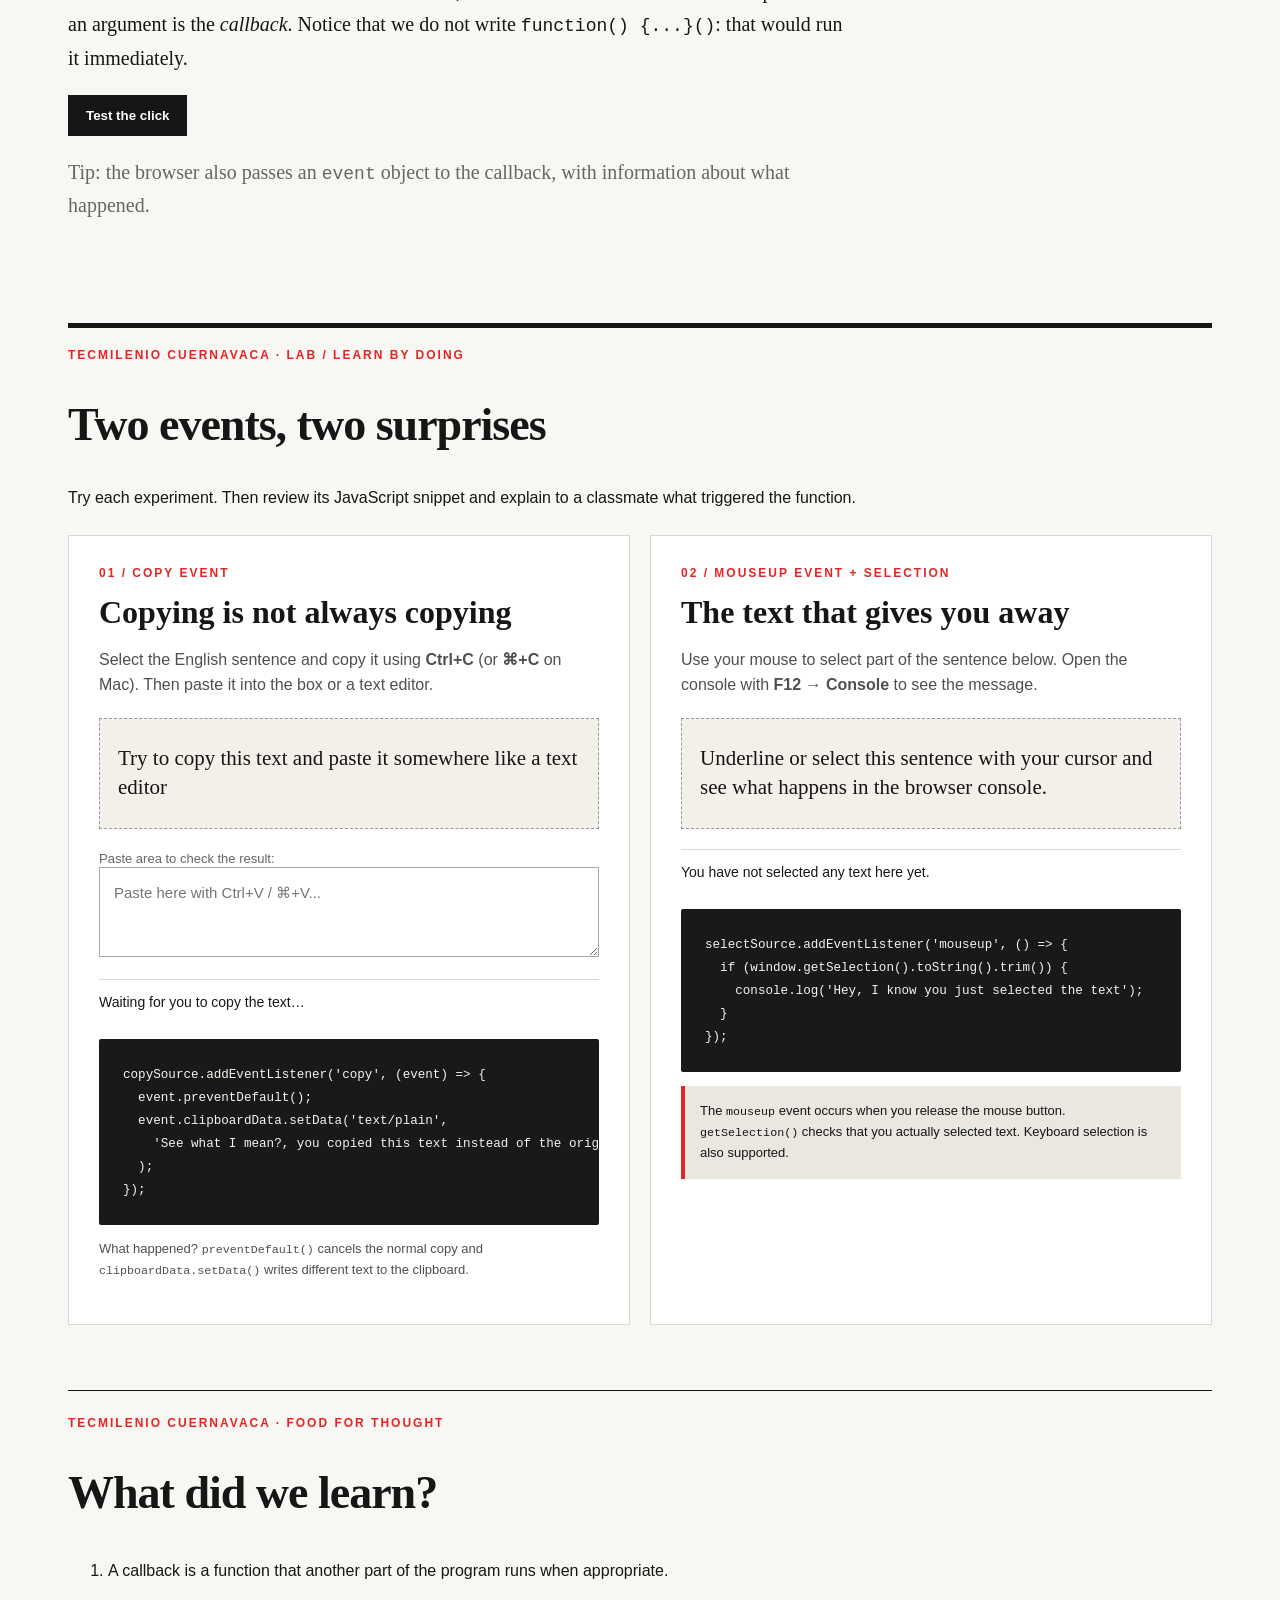
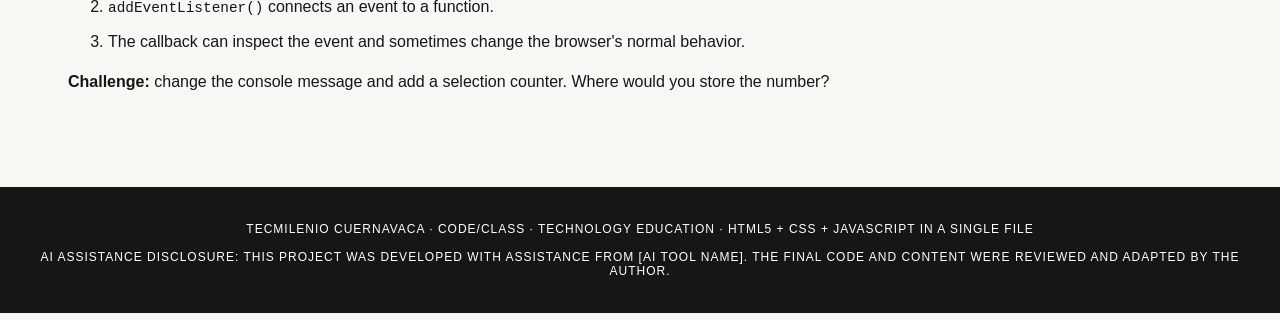
==== commit 4747167f: "Update index.html" ====
--- a/index.html
+++ b/index.html
@@ -121,7 +121,7 @@
     </section>
     <section class="summary"><div class="eyebrow">Tecmilenio Cuernavaca · Food for thought</div><h2 class="section-head">What did we learn?</h2><ol><li>A callback is a function that another part of the program runs when appropriate.</li><li><code>addEventListener()</code> connects an event to a function.</li><li>The callback can inspect the event and sometimes change the browser's normal behavior.</li></ol><p><b>Challenge:</b> change the console message and add a selection counter. Where would you store the number?</p></section>
   </main>
-  <footer>TECMILENIO CUERNAVACA · CODE/CLASS · TECHNOLOGY EDUCATION · HTML5 + CSS + JAVASCRIPT IN A SINGLE FILE</footer>
+  <footer>TECMILENIO CUERNAVACA · CODE/CLASS · TECHNOLOGY EDUCATION · HTML5 + CSS + JAVASCRIPT IN A SINGLE FILE<br><br>AI ASSISTANCE DISCLOSURE: THIS PROJECT WAS DEVELOPED WITH ASSISTANCE FROM [AI TOOL NAME]. THE FINAL CODE AND CONTENT WERE REVIEWED AND ADAPTED BY THE AUTHOR.</footer>
   <script>
     'use strict';
     const copySource = document.querySelector('#copy-source');
